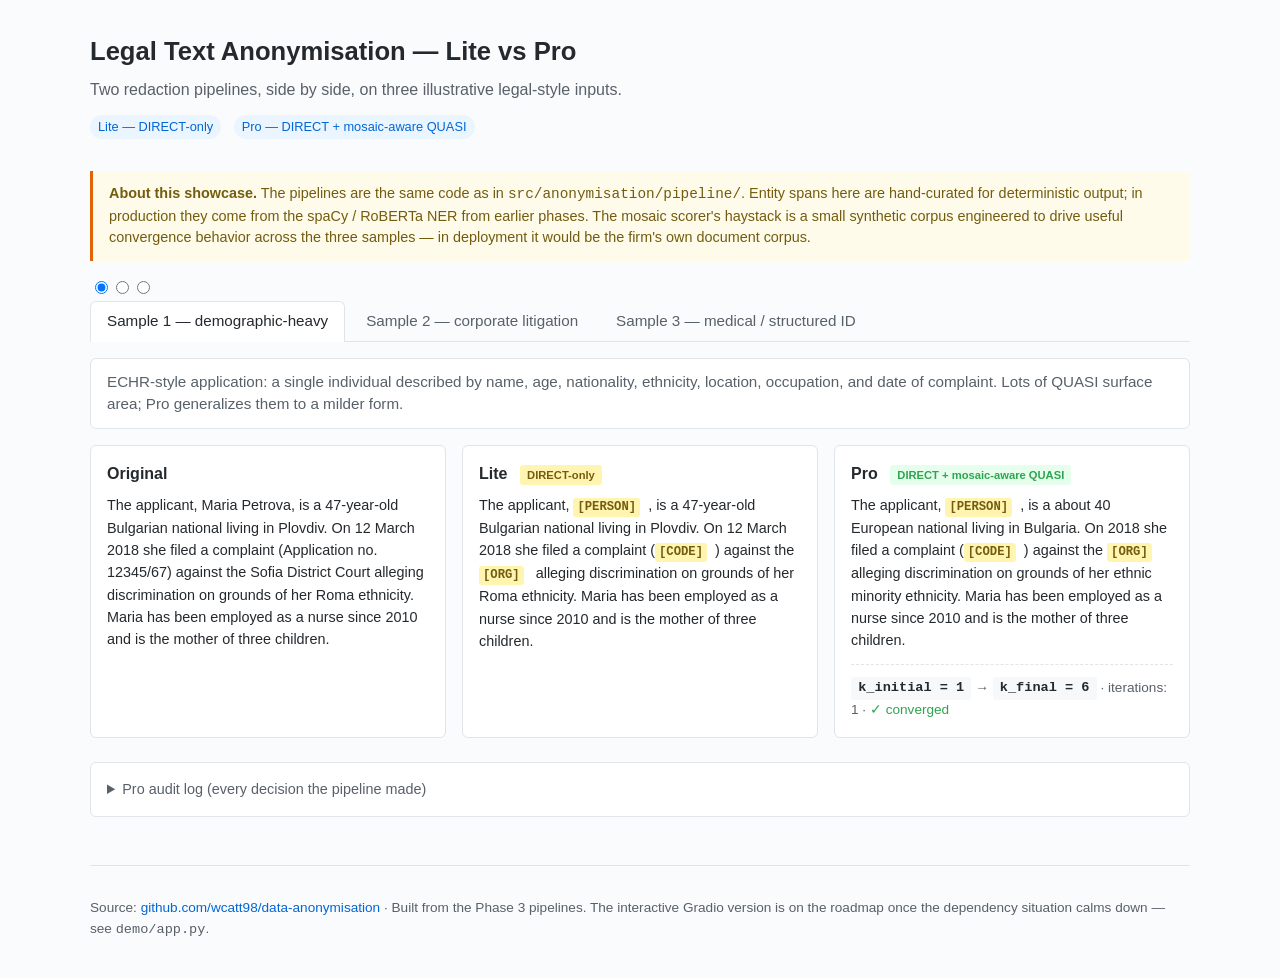
==== demo/index.html @ 7d901620 "demo added" ====
<!doctype html>
<html lang="en">
<head>
  <meta charset="utf-8">
  <meta name="viewport" content="width=device-width,initial-scale=1">
  <title>Legal Text Anonymisation — Lite vs Pro</title>
  <style>
:root {
  --bg: #fafbfc;
  --panel: #ffffff;
  --border: #e1e4e8;
  --text: #24292e;
  --muted: #586069;
  --accent: #0366d6;
  --green: #2ea44f;
  --amber: #e36209;
  --red:   #d73a49;
  --code-bg: #f6f8fa;
  --tag-bg: #fff5b1;
  --tag-text: #735c0f;
}
* { box-sizing: border-box; }
body {
  font-family: -apple-system, BlinkMacSystemFont, "Segoe UI", Helvetica, Arial, sans-serif;
  background: var(--bg);
  color: var(--text);
  margin: 0; padding: 2rem 1rem;
  line-height: 1.5;
}
.container { max-width: 1100px; margin: 0 auto; }
header { margin-bottom: 2rem; }
header h1 { margin: 0 0 0.5rem; font-size: 1.6rem; }
header p { color: var(--muted); margin: 0.25rem 0; }
.tag-row { margin: 0.75rem 0 0; }
.tag { display: inline-block; padding: 0.15rem 0.5rem; border-radius: 1rem;
       background: #eaf5ff; color: var(--accent); font-size: 0.8rem; margin-right: 0.5rem; }

.tabs { display: flex; flex-wrap: wrap; gap: 0.25rem; border-bottom: 1px solid var(--border); margin-bottom: 1rem; }
.tabs label {
  cursor: pointer;
  padding: 0.5rem 1rem;
  border: 1px solid transparent;
  border-bottom: none;
  border-radius: 6px 6px 0 0;
  font-size: 0.95rem;
  color: var(--muted);
}
.tabs input[type=radio] { display: none; }
.tabs label:hover { color: var(--text); }
.panel { display: none; }

/* CSS-only tab switching */
#tab1:checked ~ .tabs label[for=tab1],
#tab2:checked ~ .tabs label[for=tab2],
#tab3:checked ~ .tabs label[for=tab3] {
  background: var(--panel); color: var(--text);
  border-color: var(--border); border-bottom-color: var(--panel);
  margin-bottom: -1px;
}
#tab1:checked ~ .panels #panel1,
#tab2:checked ~ .panels #panel2,
#tab3:checked ~ .panels #panel3 { display: block; }

.sample-blurb {
  background: var(--panel); border: 1px solid var(--border); border-radius: 6px;
  padding: 0.75rem 1rem; color: var(--muted); margin-bottom: 1rem; font-size: 0.95rem;
}
.cols { display: grid; grid-template-columns: 1fr 1fr 1fr; gap: 1rem; }
@media (max-width: 800px) { .cols { grid-template-columns: 1fr; } }
.col {
  background: var(--panel); border: 1px solid var(--border); border-radius: 6px;
  padding: 1rem; min-height: 200px;
}
.col h3 { margin: 0 0 0.5rem; font-size: 1rem; }
.col h3 .badge {
  display: inline-block; font-size: 0.7rem; padding: 0.1rem 0.45rem;
  border-radius: 3px; background: #f1f8ff; color: var(--accent);
  margin-left: 0.5rem; vertical-align: middle;
}
.col h3 .badge.pro { background: #e6ffed; color: var(--green); }
.col h3 .badge.lite { background: #fff5b1; color: var(--tag-text); }
.col .body { white-space: pre-wrap; font-size: 0.9rem; line-height: 1.55; }
.col .body .tag {
  background: var(--tag-bg); color: var(--tag-text);
  padding: 0 0.25rem; border-radius: 3px; font-weight: 600;
  font-family: ui-monospace, SFMono-Regular, monospace;
  font-size: 0.85em;
}
.mosaic {
  margin-top: 0.75rem; padding-top: 0.75rem; border-top: 1px dashed var(--border);
  font-size: 0.85rem; color: var(--muted);
}
.mosaic .k {
  display: inline-block; padding: 0.1rem 0.45rem; border-radius: 3px;
  font-family: ui-monospace, SFMono-Regular, monospace; font-weight: 600;
  background: var(--code-bg); color: var(--text);
}
.mosaic .converged { color: var(--green); }
.mosaic .unconverged { color: var(--red); }

details {
  margin-top: 1.5rem; background: var(--panel); border: 1px solid var(--border);
  border-radius: 6px; padding: 0.5rem 1rem;
}
details summary {
  cursor: pointer; font-size: 0.9rem; color: var(--muted); padding: 0.5rem 0;
}
details[open] summary { color: var(--text); border-bottom: 1px solid var(--border);
                        margin-bottom: 0.75rem; padding-bottom: 0.75rem; }
.audit-table {
  width: 100%; border-collapse: collapse; font-size: 0.82rem;
  font-family: ui-monospace, SFMono-Regular, monospace;
}
.audit-table th, .audit-table td {
  text-align: left; padding: 0.3rem 0.5rem; border-bottom: 1px solid var(--border);
  vertical-align: top;
}
.audit-table th { background: var(--code-bg); color: var(--muted); font-weight: 600; }
.audit-table td.iter { color: var(--muted); }
.audit-table td.action.redact     { color: var(--red); }
.audit-table td.action.generalize { color: var(--amber); }
.audit-table td.action.leave      { color: var(--green); }

footer {
  margin-top: 3rem; padding-top: 1.5rem; border-top: 1px solid var(--border);
  font-size: 0.85rem; color: var(--muted);
}
footer p { margin: 0.5rem 0; }
footer a { color: var(--accent); text-decoration: none; }
footer a:hover { text-decoration: underline; }

.callout {
  background: #fffbea; border-left: 3px solid var(--amber);
  padding: 0.75rem 1rem; margin: 1rem 0; font-size: 0.9rem; color: #735c0f;
  border-radius: 0 4px 4px 0;
}
</style>
</head>
<body>
<div class="container">
  <header>
    <h1>Legal Text Anonymisation — Lite vs Pro</h1>
    <p>Two redaction pipelines, side by side, on three illustrative legal-style inputs.</p>
    <div class="tag-row">
      <span class="tag">Lite — DIRECT-only</span>
      <span class="tag">Pro — DIRECT + mosaic-aware QUASI</span>
    </div>
  </header>

  <div class="callout">
    <strong>About this showcase.</strong> The pipelines are the same code as
    in <code>src/anonymisation/pipeline/</code>. Entity spans here are
    hand-curated for deterministic output; in production they come from the
    spaCy / RoBERTa NER from earlier phases. The mosaic scorer's haystack is
    a small synthetic corpus engineered to drive useful convergence behavior
    across the three samples — in deployment it would be the firm's own
    document corpus.
  </div>

  <input type="radio" name="tab" id="tab1" checked><input type="radio" name="tab" id="tab2"><input type="radio" name="tab" id="tab3">
  <div class="tabs"><label for="tab1">Sample 1 — demographic-heavy</label><label for="tab2">Sample 2 — corporate litigation</label><label for="tab3">Sample 3 — medical / structured ID</label></div>
  <div class="panels">
    
    <div class="panel" id="panel1">
      <div class="sample-blurb">ECHR-style application: a single individual described by name, age, nationality, ethnicity, location, occupation, and date of complaint. Lots of QUASI surface area; Pro generalizes them to a milder form.</div>
      <div class="cols">
        <div class="col">
          <h3>Original</h3>
          <div class="body">The applicant, Maria Petrova, is a 47-year-old Bulgarian national living in Plovdiv. On 12 March 2018 she filed a complaint (Application no. 12345/67) against the Sofia District Court alleging discrimination on grounds of her Roma ethnicity. Maria has been employed as a nurse since 2010 and is the mother of three children.</div>
        </div>
        <div class="col">
          <h3>Lite <span class="badge lite">DIRECT-only</span></h3>
          <div class="body">The applicant, <span class="tag">[PERSON]</span>, is a 47-year-old Bulgarian national living in Plovdiv. On 12 March 2018 she filed a complaint (<span class="tag">[CODE]</span>) against the <span class="tag">[ORG]</span> alleging discrimination on grounds of her Roma ethnicity. Maria has been employed as a nurse since 2010 and is the mother of three children.</div>
        </div>
        <div class="col">
          <h3>Pro <span class="badge pro">DIRECT + mosaic-aware QUASI</span></h3>
          <div class="body">The applicant, <span class="tag">[PERSON]</span>, is a about 40 European national living in Bulgaria. On 2018 she filed a complaint (<span class="tag">[CODE]</span>) against the <span class="tag">[ORG]</span> alleging discrimination on grounds of her ethnic minority ethnicity. Maria has been employed as a nurse since 2010 and is the mother of three children.</div>
          <div class="mosaic">
            <span class="k">k_initial = 1</span>
            <span> → </span>
            <span class="k">k_final = 6</span>
            <span> · iterations: 1 · </span>
            <span class="converged">✓ converged</span>
          </div>
        </div>
      </div>
      <details>
        <summary>Pro audit log (every decision the pipeline made)</summary>
        <table class="audit-table"><tr><th>iter</th><th>type</th><th>role</th><th>action</th><th>original</th><th>replacement</th></tr><tr><td class="iter">0</td><td>PERSON</td><td>DIRECT</td><td class="action redact">redact</td><td>Maria Petrova</td><td>→ [PERSON]</td></tr><tr><td class="iter">0</td><td>CODE</td><td>DIRECT</td><td class="action redact">redact</td><td>Application no. 12345/67</td><td>→ [CODE]</td></tr><tr><td class="iter">0</td><td>ORG</td><td>DIRECT</td><td class="action redact">redact</td><td>Sofia District Court</td><td>→ [ORG]</td></tr><tr><td class="iter">1</td><td>QUANTITY</td><td>QUASI</td><td class="action generalize">generalize</td><td>47-year-old</td><td>→ about 40</td></tr><tr><td class="iter">1</td><td>DEM</td><td>QUASI</td><td class="action generalize">generalize</td><td>Bulgarian</td><td>→ European</td></tr><tr><td class="iter">1</td><td>LOC</td><td>QUASI</td><td class="action generalize">generalize</td><td>Plovdiv</td><td>→ Bulgaria</td></tr><tr><td class="iter">1</td><td>DATETIME</td><td>QUASI</td><td class="action generalize">generalize</td><td>12 March 2018</td><td>→ 2018</td></tr><tr><td class="iter">1</td><td>DEM</td><td>QUASI</td><td class="action generalize">generalize</td><td>Roma</td><td>→ ethnic minority</td></tr><tr><td class="iter">1</td><td>DATETIME</td><td>QUASI</td><td class="action generalize">generalize</td><td>2010</td><td>→ 2010</td></tr></table>
      </details>
    </div>
    
    <div class="panel" id="panel2">
      <div class="sample-blurb">Settlement agreement summary: company, person, case number, financial amount, IBAN, dates. Most of the identifying load is DIRECT — Lite and Pro produce nearly the same output here.</div>
      <div class="cols">
        <div class="col">
          <h3>Original</h3>
          <div class="body">On 4 July 2022, Acme Holdings Ltd entered into a settlement agreement with John Doe, formerly senior counsel at the firm. The agreement, filed under Case no. 4521/2022, covers the period from January 2019 to June 2022. Doe was based at the company&#x27;s Manchester office. The settlement amount of approximately £450,000 was confirmed via bank transfer to GB29 NWBK 6016 1331 9268 19.</div>
        </div>
        <div class="col">
          <h3>Lite <span class="badge lite">DIRECT-only</span></h3>
          <div class="body">On 4 July 2022, <span class="tag">[ORG]</span> entered into a settlement agreement with <span class="tag">[PERSON]</span>, formerly senior counsel at the firm. The agreement, filed under <span class="tag">[CODE]</span>, covers the period from January 2019 to June 2022. Doe was based at the company&#x27;s Manchester office. The settlement amount of approximately £450,000 was confirmed via bank transfer to <span class="tag">[CODE]</span>.</div>
        </div>
        <div class="col">
          <h3>Pro <span class="badge pro">DIRECT + mosaic-aware QUASI</span></h3>
          <div class="body">On 4 July 2022, <span class="tag">[ORG]</span> entered into a settlement agreement with <span class="tag">[PERSON]</span>, formerly senior counsel at the firm. The agreement, filed under <span class="tag">[CODE]</span>, covers the period from January 2019 to June 2022. Doe was based at the company&#x27;s Manchester office. The settlement amount of approximately £450,000 was confirmed via bank transfer to <span class="tag">[CODE]</span>.</div>
          <div class="mosaic">
            <span class="k">k_initial = 6</span>
            <span> → </span>
            <span class="k">k_final = 6</span>
            <span> · iterations: 0 · </span>
            <span class="converged">✓ converged</span>
          </div>
        </div>
      </div>
      <details>
        <summary>Pro audit log (every decision the pipeline made)</summary>
        <table class="audit-table"><tr><th>iter</th><th>type</th><th>role</th><th>action</th><th>original</th><th>replacement</th></tr><tr><td class="iter">0</td><td>ORG</td><td>DIRECT</td><td class="action redact">redact</td><td>Acme Holdings Ltd</td><td>→ [ORG]</td></tr><tr><td class="iter">0</td><td>PERSON</td><td>DIRECT</td><td class="action redact">redact</td><td>John Doe</td><td>→ [PERSON]</td></tr><tr><td class="iter">0</td><td>CODE</td><td>DIRECT</td><td class="action redact">redact</td><td>Case no. 4521/2022</td><td>→ [CODE]</td></tr><tr><td class="iter">0</td><td>CODE</td><td>DIRECT</td><td class="action redact">redact</td><td>GB29 NWBK 6016 1331 9268 19</td><td>→ [CODE]</td></tr><tr><td class="iter">0</td><td>DATETIME</td><td>QUASI</td><td class="action leave">leave</td><td>4 July 2022</td><td>→ —</td></tr><tr><td class="iter">0</td><td>DATETIME</td><td>QUASI</td><td class="action leave">leave</td><td>January 2019</td><td>→ —</td></tr><tr><td class="iter">0</td><td>DATETIME</td><td>QUASI</td><td class="action leave">leave</td><td>June 2022</td><td>→ —</td></tr><tr><td class="iter">0</td><td>LOC</td><td>QUASI</td><td class="action leave">leave</td><td>Manchester</td><td>→ —</td></tr><tr><td class="iter">0</td><td>QUANTITY</td><td>QUASI</td><td class="action leave">leave</td><td>£450,000</td><td>→ —</td></tr></table>
      </details>
    </div>
    
    <div class="panel" id="panel3">
      <div class="sample-blurb">Tighter document with a DOB, location, occupation, sensitive medical context, and an NHS number. The regex pass catches the NHS number. Pro converges at deeper generalization because the QUASI fingerprint is otherwise quite distinctive.</div>
      <div class="cols">
        <div class="col">
          <h3>Original</h3>
          <div class="body">Sarah Khan, born 14 February 1985 in London, was diagnosed with a rare condition in 2020 and currently works as a software engineer at FinTech Co. Her medical history is held under NHS number 943 476 5919.</div>
        </div>
        <div class="col">
          <h3>Lite <span class="badge lite">DIRECT-only</span></h3>
          <div class="body"><span class="tag">[PERSON]</span>, born 14 February 1985 in London, was diagnosed with a rare condition in 2020 and currently works as a software engineer at <span class="tag">[ORG]</span>. Her medical history is held under NHS number <span class="tag">[CODE]</span>.</div>
        </div>
        <div class="col">
          <h3>Pro <span class="badge pro">DIRECT + mosaic-aware QUASI</span></h3>
          <div class="body"><span class="tag">[PERSON]</span>, born 1980s in Europe, was diagnosed with a rare condition in 2020s and currently works as a software engineer at <span class="tag">[ORG]</span>. Her medical history is held under NHS number <span class="tag">[CODE]</span>.</div>
          <div class="mosaic">
            <span class="k">k_initial = 1</span>
            <span> → </span>
            <span class="k">k_final = 6</span>
            <span> · iterations: 2 · </span>
            <span class="converged">✓ converged</span>
          </div>
        </div>
      </div>
      <details>
        <summary>Pro audit log (every decision the pipeline made)</summary>
        <table class="audit-table"><tr><th>iter</th><th>type</th><th>role</th><th>action</th><th>original</th><th>replacement</th></tr><tr><td class="iter">0</td><td>PERSON</td><td>DIRECT</td><td class="action redact">redact</td><td>Sarah Khan</td><td>→ [PERSON]</td></tr><tr><td class="iter">0</td><td>ORG</td><td>DIRECT</td><td class="action redact">redact</td><td>FinTech Co</td><td>→ [ORG]</td></tr><tr><td class="iter">0</td><td>CODE</td><td>DIRECT</td><td class="action redact">redact</td><td>943 476 5919</td><td>→ [CODE]</td></tr><tr><td class="iter">1</td><td>DATETIME</td><td>QUASI</td><td class="action generalize">generalize</td><td>14 February 1985</td><td>→ 1980s</td></tr><tr><td class="iter">1</td><td>LOC</td><td>QUASI</td><td class="action generalize">generalize</td><td>London</td><td>→ Europe</td></tr><tr><td class="iter">1</td><td>DATETIME</td><td>QUASI</td><td class="action generalize">generalize</td><td>2020</td><td>→ 2020s</td></tr><tr><td class="iter">2</td><td>DATETIME</td><td>QUASI</td><td class="action generalize">generalize</td><td>14 February 1985</td><td>→ 1980s</td></tr><tr><td class="iter">2</td><td>LOC</td><td>QUASI</td><td class="action generalize">generalize</td><td>London</td><td>→ Europe</td></tr><tr><td class="iter">2</td><td>DATETIME</td><td>QUASI</td><td class="action generalize">generalize</td><td>2020</td><td>→ 2020s</td></tr></table>
      </details>
    </div>
    
  </div>

  <footer>
    <p>Source: <a href="https://github.com/wcatt98/data-anonymisation">github.com/wcatt98/data-anonymisation</a> ·
       Built from the Phase 3 pipelines.
       The interactive Gradio version is on the roadmap once the dependency
       situation calms down — see <code>demo/app.py</code>.</p>
  </footer>
</div>
</body>
</html>
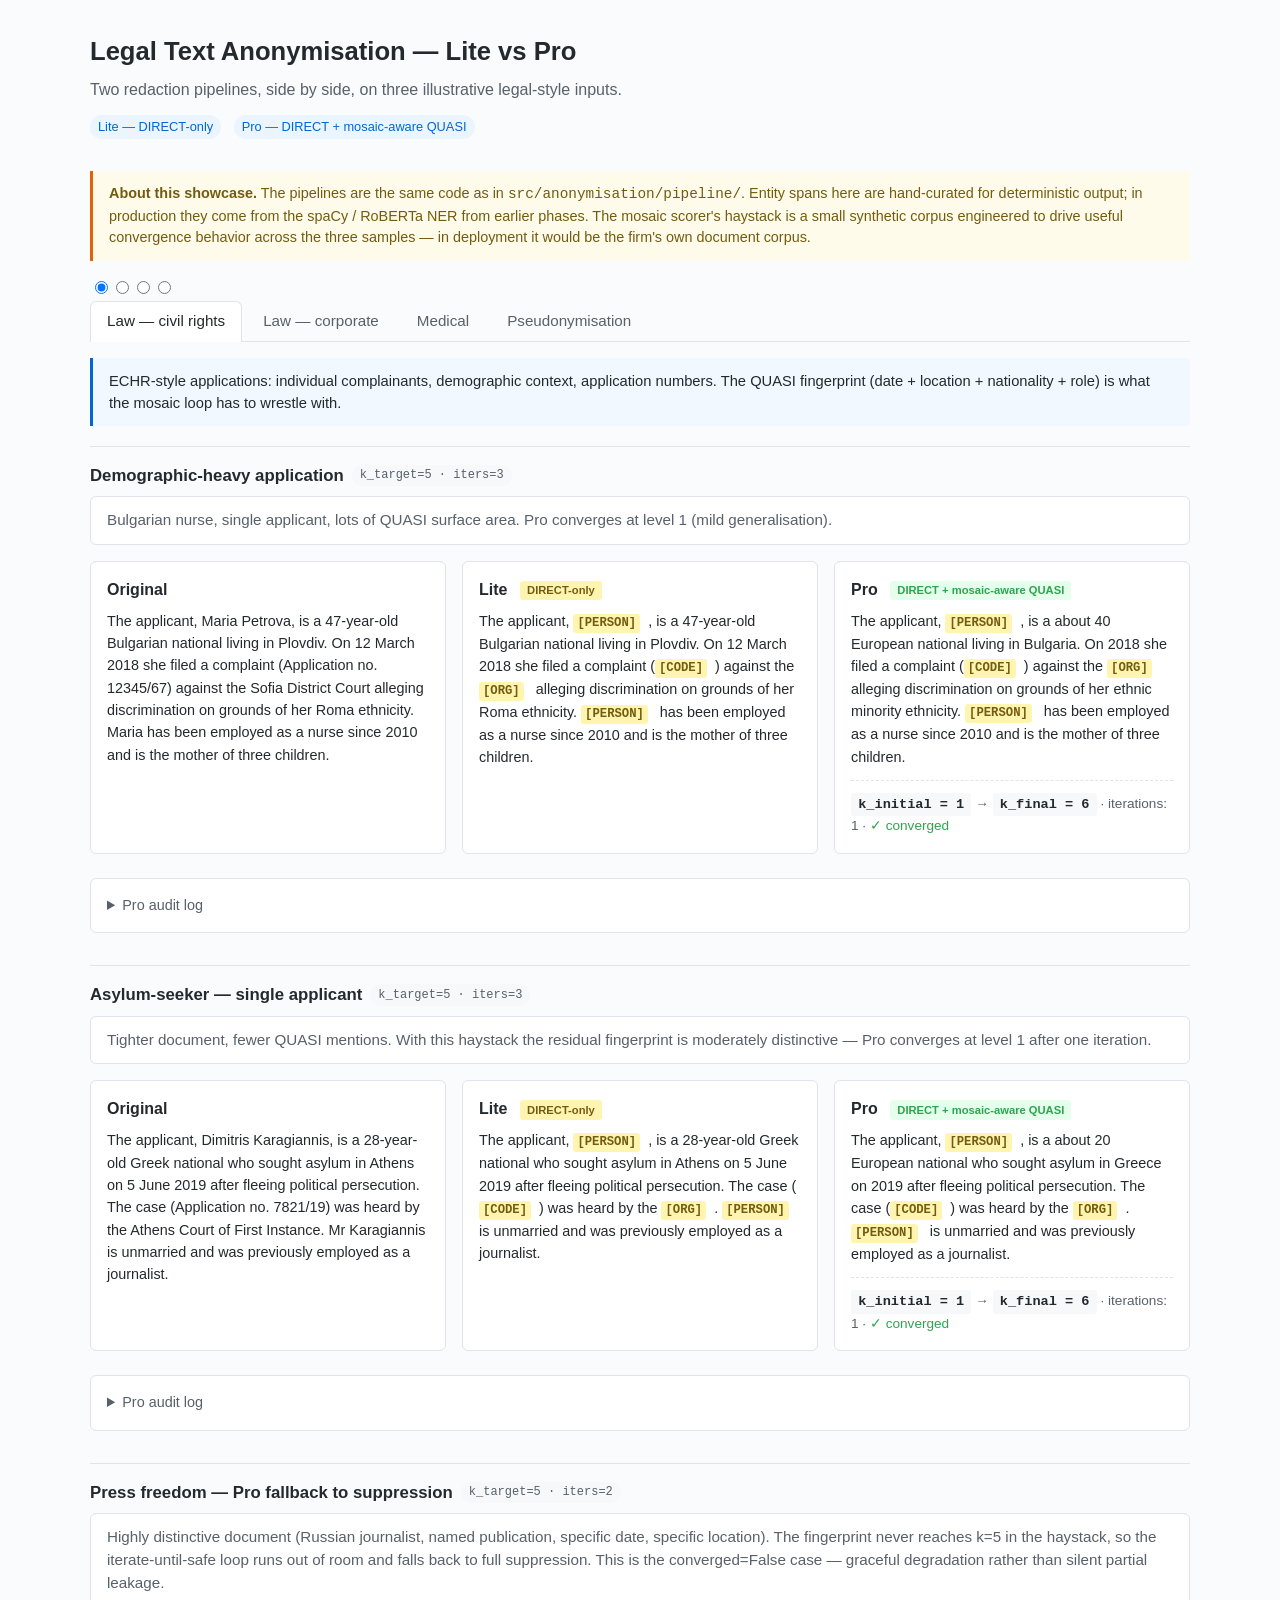
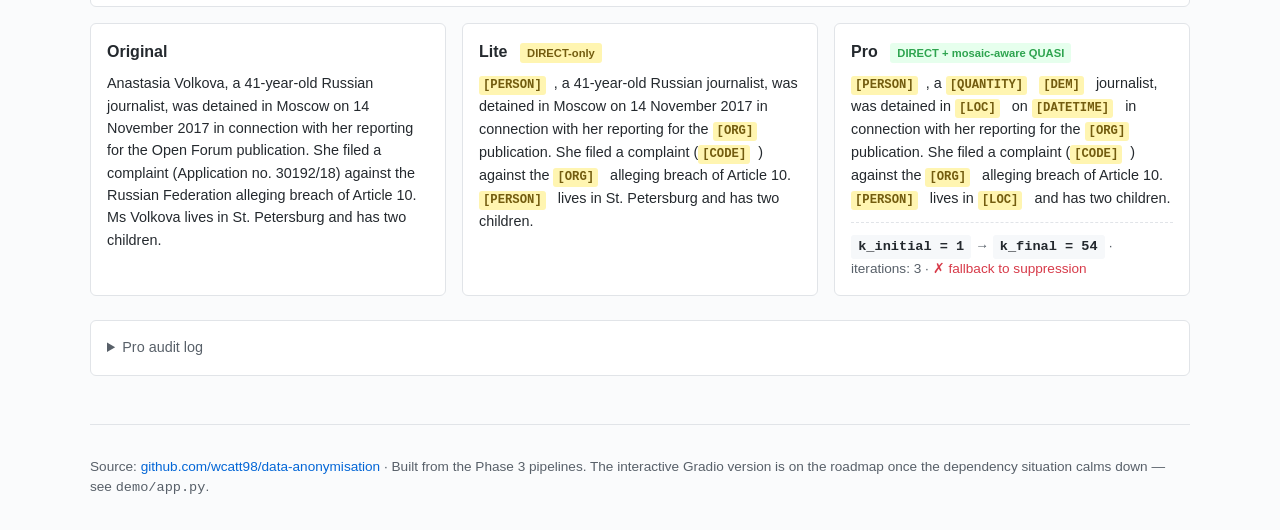
==== commit 70e758f6: "Phase 5 and full run through, co-reference measures addeD" ====
--- a/demo/index.html
+++ b/demo/index.html
@@ -52,18 +52,46 @@
 /* CSS-only tab switching */
 #tab1:checked ~ .tabs label[for=tab1],
 #tab2:checked ~ .tabs label[for=tab2],
-#tab3:checked ~ .tabs label[for=tab3] {
+#tab3:checked ~ .tabs label[for=tab3],
+#tab4:checked ~ .tabs label[for=tab4] {
   background: var(--panel); color: var(--text);
   border-color: var(--border); border-bottom-color: var(--panel);
   margin-bottom: -1px;
 }
 #tab1:checked ~ .panels #panel1,
 #tab2:checked ~ .panels #panel2,
-#tab3:checked ~ .panels #panel3 { display: block; }
+#tab3:checked ~ .panels #panel3,
+#tab4:checked ~ .panels #panel4 { display: block; }
 
 .sample-blurb {
   background: var(--panel); border: 1px solid var(--border); border-radius: 6px;
   padding: 0.75rem 1rem; color: var(--muted); margin-bottom: 1rem; font-size: 0.95rem;
+}
+
+.category-summary {
+  margin: 0 0 1.25rem; padding: 0.75rem 1rem;
+  background: #f1f8ff; border-left: 3px solid var(--accent);
+  border-radius: 0 4px 4px 0; font-size: 0.92rem; color: var(--text);
+}
+
+.example-card {
+  background: transparent;
+  margin-bottom: 2rem;
+  padding-top: 1rem;
+  border-top: 1px solid var(--border);
+}
+.example-card:first-child { border-top: none; padding-top: 0; }
+.example-header {
+  display: flex; align-items: center; gap: 0.5rem;
+  margin-bottom: 0.5rem;
+}
+.example-header h2 {
+  margin: 0; font-size: 1.05rem; font-weight: 600;
+}
+.example-header .pill {
+  display: inline-block; padding: 0.1rem 0.5rem; border-radius: 1rem;
+  background: var(--code-bg); color: var(--muted);
+  font-size: 0.75rem; font-family: ui-monospace, SFMono-Regular, monospace;
 }
 .cols { display: grid; grid-template-columns: 1fr 1fr 1fr; gap: 1rem; }
 @media (max-width: 800px) { .cols { grid-template-columns: 1fr; } }
@@ -79,6 +107,39 @@
 }
 .col h3 .badge.pro { background: #e6ffed; color: var(--green); }
 .col h3 .badge.lite { background: #fff5b1; color: var(--tag-text); }
+.col h3 .badge.pseudo { background: #ddf4ff; color: var(--accent); }
+.col h3 .badge.vault { background: #f4f1ff; color: #6f42c1; }
+
+.vault-table {
+  width: 100%; border-collapse: collapse; font-size: 0.85rem;
+  font-family: ui-monospace, SFMono-Regular, monospace;
+}
+.vault-table th, .vault-table td {
+  text-align: left; padding: 0.3rem 0.5rem; border-bottom: 1px solid var(--border);
+}
+.vault-table th { background: var(--code-bg); color: var(--muted); font-weight: 600; }
+.vault-table td.token { color: var(--accent); font-weight: 600; }
+
+.round-trip {
+  margin-top: 1.5rem; background: var(--panel); border: 1px solid var(--border);
+  border-radius: 6px; padding: 1.25rem 1.5rem;
+}
+.round-trip h3 { margin: 0 0 1rem; font-size: 1rem; }
+.round-trip-step {
+  margin-bottom: 1rem; padding-left: 1.5rem; position: relative;
+  border-left: 2px solid var(--accent);
+}
+.round-trip-step:last-of-type { margin-bottom: 0; }
+.step-label {
+  font-size: 0.85rem; color: var(--muted); margin-bottom: 0.4rem; font-weight: 600;
+}
+.step-body {
+  background: var(--code-bg); padding: 0.75rem 1rem; border-radius: 4px;
+  font-size: 0.9rem; line-height: 1.55;
+}
+.round-trip-note {
+  margin: 1rem 0 0; font-size: 0.85rem; color: var(--muted); font-style: italic;
+}
 .col .body { white-space: pre-wrap; font-size: 0.9rem; line-height: 1.55; }
 .col .body .tag {
   background: var(--tag-bg); color: var(--tag-text);
@@ -157,12 +218,19 @@
     document corpus.
   </div>
 
-  <input type="radio" name="tab" id="tab1" checked><input type="radio" name="tab" id="tab2"><input type="radio" name="tab" id="tab3">
-  <div class="tabs"><label for="tab1">Sample 1 — demographic-heavy</label><label for="tab2">Sample 2 — corporate litigation</label><label for="tab3">Sample 3 — medical / structured ID</label></div>
+  <input type="radio" name="tab" id="tab1" checked><input type="radio" name="tab" id="tab2"><input type="radio" name="tab" id="tab3"><input type="radio" name="tab" id="tab4">
+  <div class="tabs"><label for="tab1">Law — civil rights</label><label for="tab2">Law — corporate</label><label for="tab3">Medical</label><label for="tab4">Pseudonymisation</label></div>
   <div class="panels">
     
     <div class="panel" id="panel1">
-      <div class="sample-blurb">ECHR-style application: a single individual described by name, age, nationality, ethnicity, location, occupation, and date of complaint. Lots of QUASI surface area; Pro generalizes them to a milder form.</div>
+      <div class="category-summary">ECHR-style applications: individual complainants, demographic context, application numbers. The QUASI fingerprint (date + location + nationality + role) is what the mosaic loop has to wrestle with.</div>
+      
+    <div class="example-card">
+      <div class="example-header">
+        <h2>Demographic-heavy application</h2>
+        <span class="pill">k_target=5 · iters=3</span>
+      </div>
+      <div class="sample-blurb">Bulgarian nurse, single applicant, lots of QUASI surface area. Pro converges at level 1 (mild generalisation).</div>
       <div class="cols">
         <div class="col">
           <h3>Original</h3>
@@ -170,11 +238,11 @@
         </div>
         <div class="col">
           <h3>Lite <span class="badge lite">DIRECT-only</span></h3>
-          <div class="body">The applicant, <span class="tag">[PERSON]</span>, is a 47-year-old Bulgarian national living in Plovdiv. On 12 March 2018 she filed a complaint (<span class="tag">[CODE]</span>) against the <span class="tag">[ORG]</span> alleging discrimination on grounds of her Roma ethnicity. Maria has been employed as a nurse since 2010 and is the mother of three children.</div>
-        </div>
-        <div class="col">
-          <h3>Pro <span class="badge pro">DIRECT + mosaic-aware QUASI</span></h3>
-          <div class="body">The applicant, <span class="tag">[PERSON]</span>, is a about 40 European national living in Bulgaria. On 2018 she filed a complaint (<span class="tag">[CODE]</span>) against the <span class="tag">[ORG]</span> alleging discrimination on grounds of her ethnic minority ethnicity. Maria has been employed as a nurse since 2010 and is the mother of three children.</div>
+          <div class="body">The applicant, <span class="tag">[PERSON]</span>, is a 47-year-old Bulgarian national living in Plovdiv. On 12 March 2018 she filed a complaint (<span class="tag">[CODE]</span>) against the <span class="tag">[ORG]</span> alleging discrimination on grounds of her Roma ethnicity. <span class="tag">[PERSON]</span> has been employed as a nurse since 2010 and is the mother of three children.</div>
+        </div>
+        <div class="col">
+          <h3>Pro <span class="badge pro">DIRECT + mosaic-aware QUASI</span></h3>
+          <div class="body">The applicant, <span class="tag">[PERSON]</span>, is a about 40 European national living in Bulgaria. On 2018 she filed a complaint (<span class="tag">[CODE]</span>) against the <span class="tag">[ORG]</span> alleging discrimination on grounds of her ethnic minority ethnicity. <span class="tag">[PERSON]</span> has been employed as a nurse since 2010 and is the mother of three children.</div>
           <div class="mosaic">
             <span class="k">k_initial = 1</span>
             <span> → </span>
@@ -185,13 +253,88 @@
         </div>
       </div>
       <details>
-        <summary>Pro audit log (every decision the pipeline made)</summary>
-        <table class="audit-table"><tr><th>iter</th><th>type</th><th>role</th><th>action</th><th>original</th><th>replacement</th></tr><tr><td class="iter">0</td><td>PERSON</td><td>DIRECT</td><td class="action redact">redact</td><td>Maria Petrova</td><td>→ [PERSON]</td></tr><tr><td class="iter">0</td><td>CODE</td><td>DIRECT</td><td class="action redact">redact</td><td>Application no. 12345/67</td><td>→ [CODE]</td></tr><tr><td class="iter">0</td><td>ORG</td><td>DIRECT</td><td class="action redact">redact</td><td>Sofia District Court</td><td>→ [ORG]</td></tr><tr><td class="iter">1</td><td>QUANTITY</td><td>QUASI</td><td class="action generalize">generalize</td><td>47-year-old</td><td>→ about 40</td></tr><tr><td class="iter">1</td><td>DEM</td><td>QUASI</td><td class="action generalize">generalize</td><td>Bulgarian</td><td>→ European</td></tr><tr><td class="iter">1</td><td>LOC</td><td>QUASI</td><td class="action generalize">generalize</td><td>Plovdiv</td><td>→ Bulgaria</td></tr><tr><td class="iter">1</td><td>DATETIME</td><td>QUASI</td><td class="action generalize">generalize</td><td>12 March 2018</td><td>→ 2018</td></tr><tr><td class="iter">1</td><td>DEM</td><td>QUASI</td><td class="action generalize">generalize</td><td>Roma</td><td>→ ethnic minority</td></tr><tr><td class="iter">1</td><td>DATETIME</td><td>QUASI</td><td class="action generalize">generalize</td><td>2010</td><td>→ 2010</td></tr></table>
-      </details>
+        <summary>Pro audit log</summary>
+        <table class="audit-table"><tr><th>iter</th><th>type</th><th>role</th><th>action</th><th>original</th><th>replacement</th></tr><tr><td class="iter">0</td><td>PERSON</td><td>DIRECT</td><td class="action redact">redact</td><td>Maria Petrova</td><td>→ [PERSON]</td></tr><tr><td class="iter">0</td><td>CODE</td><td>DIRECT</td><td class="action redact">redact</td><td>Application no. 12345/67</td><td>→ [CODE]</td></tr><tr><td class="iter">0</td><td>ORG</td><td>DIRECT</td><td class="action redact">redact</td><td>Sofia District Court</td><td>→ [ORG]</td></tr><tr><td class="iter">0</td><td>PERSON</td><td>DIRECT</td><td class="action redact">redact</td><td>Maria</td><td>→ [PERSON]</td></tr><tr><td class="iter">1</td><td>QUANTITY</td><td>QUASI</td><td class="action generalize">generalize</td><td>47-year-old</td><td>→ about 40</td></tr><tr><td class="iter">1</td><td>DEM</td><td>QUASI</td><td class="action generalize">generalize</td><td>Bulgarian</td><td>→ European</td></tr><tr><td class="iter">1</td><td>LOC</td><td>QUASI</td><td class="action generalize">generalize</td><td>Plovdiv</td><td>→ Bulgaria</td></tr><tr><td class="iter">1</td><td>DATETIME</td><td>QUASI</td><td class="action generalize">generalize</td><td>12 March 2018</td><td>→ 2018</td></tr><tr><td class="iter">1</td><td>DEM</td><td>QUASI</td><td class="action generalize">generalize</td><td>Roma</td><td>→ ethnic minority</td></tr><tr><td class="iter">1</td><td>DATETIME</td><td>QUASI</td><td class="action generalize">generalize</td><td>2010</td><td>→ 2010</td></tr></table>
+      </details>
+    </div>
+    
+    <div class="example-card">
+      <div class="example-header">
+        <h2>Asylum-seeker — single applicant</h2>
+        <span class="pill">k_target=5 · iters=3</span>
+      </div>
+      <div class="sample-blurb">Tighter document, fewer QUASI mentions. With this haystack the residual fingerprint is moderately distinctive — Pro converges at level 1 after one iteration.</div>
+      <div class="cols">
+        <div class="col">
+          <h3>Original</h3>
+          <div class="body">The applicant, Dimitris Karagiannis, is a 28-year-old Greek national who sought asylum in Athens on 5 June 2019 after fleeing political persecution. The case (Application no. 7821/19) was heard by the Athens Court of First Instance. Mr Karagiannis is unmarried and was previously employed as a journalist.</div>
+        </div>
+        <div class="col">
+          <h3>Lite <span class="badge lite">DIRECT-only</span></h3>
+          <div class="body">The applicant, <span class="tag">[PERSON]</span>, is a 28-year-old Greek national who sought asylum in Athens on 5 June 2019 after fleeing political persecution. The case (<span class="tag">[CODE]</span>) was heard by the <span class="tag">[ORG]</span>. <span class="tag">[PERSON]</span> is unmarried and was previously employed as a journalist.</div>
+        </div>
+        <div class="col">
+          <h3>Pro <span class="badge pro">DIRECT + mosaic-aware QUASI</span></h3>
+          <div class="body">The applicant, <span class="tag">[PERSON]</span>, is a about 20 European national who sought asylum in Greece on 2019 after fleeing political persecution. The case (<span class="tag">[CODE]</span>) was heard by the <span class="tag">[ORG]</span>. <span class="tag">[PERSON]</span> is unmarried and was previously employed as a journalist.</div>
+          <div class="mosaic">
+            <span class="k">k_initial = 1</span>
+            <span> → </span>
+            <span class="k">k_final = 6</span>
+            <span> · iterations: 1 · </span>
+            <span class="converged">✓ converged</span>
+          </div>
+        </div>
+      </div>
+      <details>
+        <summary>Pro audit log</summary>
+        <table class="audit-table"><tr><th>iter</th><th>type</th><th>role</th><th>action</th><th>original</th><th>replacement</th></tr><tr><td class="iter">0</td><td>PERSON</td><td>DIRECT</td><td class="action redact">redact</td><td>Dimitris Karagiannis</td><td>→ [PERSON]</td></tr><tr><td class="iter">0</td><td>CODE</td><td>DIRECT</td><td class="action redact">redact</td><td>Application no. 7821/19</td><td>→ [CODE]</td></tr><tr><td class="iter">0</td><td>ORG</td><td>DIRECT</td><td class="action redact">redact</td><td>Athens Court of First Instance</td><td>→ [ORG]</td></tr><tr><td class="iter">0</td><td>PERSON</td><td>DIRECT</td><td class="action redact">redact</td><td>Mr Karagiannis</td><td>→ [PERSON]</td></tr><tr><td class="iter">1</td><td>QUANTITY</td><td>QUASI</td><td class="action generalize">generalize</td><td>28-year-old</td><td>→ about 20</td></tr><tr><td class="iter">1</td><td>DEM</td><td>QUASI</td><td class="action generalize">generalize</td><td>Greek</td><td>→ European</td></tr><tr><td class="iter">1</td><td>LOC</td><td>QUASI</td><td class="action generalize">generalize</td><td>Athens</td><td>→ Greece</td></tr><tr><td class="iter">1</td><td>DATETIME</td><td>QUASI</td><td class="action generalize">generalize</td><td>5 June 2019</td><td>→ 2019</td></tr></table>
+      </details>
+    </div>
+    
+    <div class="example-card">
+      <div class="example-header">
+        <h2>Press freedom — Pro fallback to suppression</h2>
+        <span class="pill">k_target=5 · iters=2</span>
+      </div>
+      <div class="sample-blurb">Highly distinctive document (Russian journalist, named publication, specific date, specific location). The fingerprint never reaches k=5 in the haystack, so the iterate-until-safe loop runs out of room and falls back to full suppression. This is the converged=False case — graceful degradation rather than silent partial leakage.</div>
+      <div class="cols">
+        <div class="col">
+          <h3>Original</h3>
+          <div class="body">Anastasia Volkova, a 41-year-old Russian journalist, was detained in Moscow on 14 November 2017 in connection with her reporting for the Open Forum publication. She filed a complaint (Application no. 30192/18) against the Russian Federation alleging breach of Article 10. Ms Volkova lives in St. Petersburg and has two children.</div>
+        </div>
+        <div class="col">
+          <h3>Lite <span class="badge lite">DIRECT-only</span></h3>
+          <div class="body"><span class="tag">[PERSON]</span>, a 41-year-old Russian journalist, was detained in Moscow on 14 November 2017 in connection with her reporting for the <span class="tag">[ORG]</span> publication. She filed a complaint (<span class="tag">[CODE]</span>) against the <span class="tag">[ORG]</span> alleging breach of Article 10. <span class="tag">[PERSON]</span> lives in St. Petersburg and has two children.</div>
+        </div>
+        <div class="col">
+          <h3>Pro <span class="badge pro">DIRECT + mosaic-aware QUASI</span></h3>
+          <div class="body"><span class="tag">[PERSON]</span>, a <span class="tag">[QUANTITY]</span> <span class="tag">[DEM]</span> journalist, was detained in <span class="tag">[LOC]</span> on <span class="tag">[DATETIME]</span> in connection with her reporting for the <span class="tag">[ORG]</span> publication. She filed a complaint (<span class="tag">[CODE]</span>) against the <span class="tag">[ORG]</span> alleging breach of Article 10. <span class="tag">[PERSON]</span> lives in <span class="tag">[LOC]</span> and has two children.</div>
+          <div class="mosaic">
+            <span class="k">k_initial = 1</span>
+            <span> → </span>
+            <span class="k">k_final = 54</span>
+            <span> · iterations: 3 · </span>
+            <span class="unconverged">✗ fallback to suppression</span>
+          </div>
+        </div>
+      </div>
+      <details>
+        <summary>Pro audit log</summary>
+        <table class="audit-table"><tr><th>iter</th><th>type</th><th>role</th><th>action</th><th>original</th><th>replacement</th></tr><tr><td class="iter">0</td><td>PERSON</td><td>DIRECT</td><td class="action redact">redact</td><td>Anastasia Volkova</td><td>→ [PERSON]</td></tr><tr><td class="iter">0</td><td>ORG</td><td>DIRECT</td><td class="action redact">redact</td><td>Open Forum</td><td>→ [ORG]</td></tr><tr><td class="iter">0</td><td>CODE</td><td>DIRECT</td><td class="action redact">redact</td><td>Application no. 30192/18</td><td>→ [CODE]</td></tr><tr><td class="iter">0</td><td>ORG</td><td>DIRECT</td><td class="action redact">redact</td><td>Russian Federation</td><td>→ [ORG]</td></tr><tr><td class="iter">0</td><td>PERSON</td><td>DIRECT</td><td class="action redact">redact</td><td>Ms Volkova</td><td>→ [PERSON]</td></tr><tr><td class="iter">1</td><td>QUANTITY</td><td>QUASI</td><td class="action generalize">generalize</td><td>41-year-old</td><td>→ [QUANTITY]</td></tr><tr><td class="iter">1</td><td>DEM</td><td>QUASI</td><td class="action generalize">generalize</td><td>Russian</td><td>→ [DEM]</td></tr><tr><td class="iter">1</td><td>LOC</td><td>QUASI</td><td class="action generalize">generalize</td><td>Moscow</td><td>→ [LOC]</td></tr><tr><td class="iter">1</td><td>DATETIME</td><td>QUASI</td><td class="action generalize">generalize</td><td>14 November 2017</td><td>→ [DATETIME]</td></tr><tr><td class="iter">1</td><td>LOC</td><td>QUASI</td><td class="action generalize">generalize</td><td>St. Petersburg</td><td>→ [LOC]</td></tr><tr><td class="iter">2</td><td>QUANTITY</td><td>QUASI</td><td class="action generalize">generalize</td><td>41-year-old</td><td>→ [QUANTITY]</td></tr><tr><td class="iter">2</td><td>DEM</td><td>QUASI</td><td class="action generalize">generalize</td><td>Russian</td><td>→ [DEM]</td></tr><tr><td class="iter">2</td><td>LOC</td><td>QUASI</td><td class="action generalize">generalize</td><td>Moscow</td><td>→ [LOC]</td></tr><tr><td class="iter">2</td><td>DATETIME</td><td>QUASI</td><td class="action generalize">generalize</td><td>14 November 2017</td><td>→ [DATETIME]</td></tr><tr><td class="iter">2</td><td>LOC</td><td>QUASI</td><td class="action generalize">generalize</td><td>St. Petersburg</td><td>→ [LOC]</td></tr><tr><td class="iter">4</td><td>QUANTITY</td><td>QUASI</td><td class="action generalize">generalize</td><td>41-year-old</td><td>→ [QUANTITY]</td></tr><tr><td class="iter">4</td><td>DEM</td><td>QUASI</td><td class="action generalize">generalize</td><td>Russian</td><td>→ [DEM]</td></tr><tr><td class="iter">4</td><td>LOC</td><td>QUASI</td><td class="action generalize">generalize</td><td>Moscow</td><td>→ [LOC]</td></tr><tr><td class="iter">4</td><td>DATETIME</td><td>QUASI</td><td class="action generalize">generalize</td><td>14 November 2017</td><td>→ [DATETIME]</td></tr><tr><td class="iter">4</td><td>LOC</td><td>QUASI</td><td class="action generalize">generalize</td><td>St. Petersburg</td><td>→ [LOC]</td></tr></table>
+      </details>
+    </div>
+    
     </div>
     
     <div class="panel" id="panel2">
-      <div class="sample-blurb">Settlement agreement summary: company, person, case number, financial amount, IBAN, dates. Most of the identifying load is DIRECT — Lite and Pro produce nearly the same output here.</div>
+      <div class="category-summary">Corporate litigation, M&amp;A confidentiality breaches, IP disputes. Most of the identifying load is DIRECT (company names, case file numbers, IBANs) so Lite and Pro often produce similar output. The regex pass earns its keep here.</div>
+      
+    <div class="example-card">
+      <div class="example-header">
+        <h2>Settlement summary</h2>
+        <span class="pill">k_target=5 · iters=3</span>
+      </div>
+      <div class="sample-blurb">Settlement agreement: company, named person, case number, IBAN, financial amount, multiple dates. Initial fingerprint already matches the haystack — Pro needs no QUASI work (k_initial ≥ k_target).</div>
       <div class="cols">
         <div class="col">
           <h3>Original</h3>
@@ -199,11 +342,11 @@
         </div>
         <div class="col">
           <h3>Lite <span class="badge lite">DIRECT-only</span></h3>
-          <div class="body">On 4 July 2022, <span class="tag">[ORG]</span> entered into a settlement agreement with <span class="tag">[PERSON]</span>, formerly senior counsel at the firm. The agreement, filed under <span class="tag">[CODE]</span>, covers the period from January 2019 to June 2022. Doe was based at the company&#x27;s Manchester office. The settlement amount of approximately £450,000 was confirmed via bank transfer to <span class="tag">[CODE]</span>.</div>
-        </div>
-        <div class="col">
-          <h3>Pro <span class="badge pro">DIRECT + mosaic-aware QUASI</span></h3>
-          <div class="body">On 4 July 2022, <span class="tag">[ORG]</span> entered into a settlement agreement with <span class="tag">[PERSON]</span>, formerly senior counsel at the firm. The agreement, filed under <span class="tag">[CODE]</span>, covers the period from January 2019 to June 2022. Doe was based at the company&#x27;s Manchester office. The settlement amount of approximately £450,000 was confirmed via bank transfer to <span class="tag">[CODE]</span>.</div>
+          <div class="body">On 4 July 2022, <span class="tag">[ORG]</span> entered into a settlement agreement with <span class="tag">[PERSON]</span>, formerly senior counsel at the firm. The agreement, filed under <span class="tag">[CODE]</span>, covers the period from January 2019 to June 2022. <span class="tag">[PERSON]</span> was based at the company&#x27;s Manchester office. The settlement amount of approximately £450,000 was confirmed via bank transfer to <span class="tag">[CODE]</span>.</div>
+        </div>
+        <div class="col">
+          <h3>Pro <span class="badge pro">DIRECT + mosaic-aware QUASI</span></h3>
+          <div class="body">On 4 July 2022, <span class="tag">[ORG]</span> entered into a settlement agreement with <span class="tag">[PERSON]</span>, formerly senior counsel at the firm. The agreement, filed under <span class="tag">[CODE]</span>, covers the period from January 2019 to June 2022. <span class="tag">[PERSON]</span> was based at the company&#x27;s Manchester office. The settlement amount of approximately £450,000 was confirmed via bank transfer to <span class="tag">[CODE]</span>.</div>
           <div class="mosaic">
             <span class="k">k_initial = 6</span>
             <span> → </span>
@@ -214,13 +357,88 @@
         </div>
       </div>
       <details>
-        <summary>Pro audit log (every decision the pipeline made)</summary>
-        <table class="audit-table"><tr><th>iter</th><th>type</th><th>role</th><th>action</th><th>original</th><th>replacement</th></tr><tr><td class="iter">0</td><td>ORG</td><td>DIRECT</td><td class="action redact">redact</td><td>Acme Holdings Ltd</td><td>→ [ORG]</td></tr><tr><td class="iter">0</td><td>PERSON</td><td>DIRECT</td><td class="action redact">redact</td><td>John Doe</td><td>→ [PERSON]</td></tr><tr><td class="iter">0</td><td>CODE</td><td>DIRECT</td><td class="action redact">redact</td><td>Case no. 4521/2022</td><td>→ [CODE]</td></tr><tr><td class="iter">0</td><td>CODE</td><td>DIRECT</td><td class="action redact">redact</td><td>GB29 NWBK 6016 1331 9268 19</td><td>→ [CODE]</td></tr><tr><td class="iter">0</td><td>DATETIME</td><td>QUASI</td><td class="action leave">leave</td><td>4 July 2022</td><td>→ —</td></tr><tr><td class="iter">0</td><td>DATETIME</td><td>QUASI</td><td class="action leave">leave</td><td>January 2019</td><td>→ —</td></tr><tr><td class="iter">0</td><td>DATETIME</td><td>QUASI</td><td class="action leave">leave</td><td>June 2022</td><td>→ —</td></tr><tr><td class="iter">0</td><td>LOC</td><td>QUASI</td><td class="action leave">leave</td><td>Manchester</td><td>→ —</td></tr><tr><td class="iter">0</td><td>QUANTITY</td><td>QUASI</td><td class="action leave">leave</td><td>£450,000</td><td>→ —</td></tr></table>
-      </details>
+        <summary>Pro audit log</summary>
+        <table class="audit-table"><tr><th>iter</th><th>type</th><th>role</th><th>action</th><th>original</th><th>replacement</th></tr><tr><td class="iter">0</td><td>ORG</td><td>DIRECT</td><td class="action redact">redact</td><td>Acme Holdings Ltd</td><td>→ [ORG]</td></tr><tr><td class="iter">0</td><td>PERSON</td><td>DIRECT</td><td class="action redact">redact</td><td>John Doe</td><td>→ [PERSON]</td></tr><tr><td class="iter">0</td><td>CODE</td><td>DIRECT</td><td class="action redact">redact</td><td>Case no. 4521/2022</td><td>→ [CODE]</td></tr><tr><td class="iter">0</td><td>PERSON</td><td>DIRECT</td><td class="action redact">redact</td><td>Doe</td><td>→ [PERSON]</td></tr><tr><td class="iter">0</td><td>CODE</td><td>DIRECT</td><td class="action redact">redact</td><td>GB29 NWBK 6016 1331 9268 19</td><td>→ [CODE]</td></tr><tr><td class="iter">0</td><td>DATETIME</td><td>QUASI</td><td class="action leave">leave</td><td>4 July 2022</td><td>→ —</td></tr><tr><td class="iter">0</td><td>DATETIME</td><td>QUASI</td><td class="action leave">leave</td><td>January 2019</td><td>→ —</td></tr><tr><td class="iter">0</td><td>DATETIME</td><td>QUASI</td><td class="action leave">leave</td><td>June 2022</td><td>→ —</td></tr><tr><td class="iter">0</td><td>LOC</td><td>QUASI</td><td class="action leave">leave</td><td>Manchester</td><td>→ —</td></tr><tr><td class="iter">0</td><td>QUANTITY</td><td>QUASI</td><td class="action leave">leave</td><td>£450,000</td><td>→ —</td></tr></table>
+      </details>
+    </div>
+    
+    <div class="example-card">
+      <div class="example-header">
+        <h2>M&amp;A confidentiality breach</h2>
+        <span class="pill">k_target=5 · iters=3</span>
+      </div>
+      <div class="sample-blurb">Former director, named M&amp;A counterparty, multiple dates. Pro converges at level 1: dates collapse to the year, Edinburgh broadens to the United Kingdom.</div>
+      <div class="cols">
+        <div class="col">
+          <h3>Original</h3>
+          <div class="body">Globex Industries Plc has commenced proceedings (Case no. 8847/2024) against former director Helena Park for breach of NDA dated 11 January 2024. The dispute concerns disclosures made during preliminary M&amp;A discussions with Initech Holdings. Ms Park left the company on 30 September 2023 after seven years as Head of Strategy and is based in Edinburgh.</div>
+        </div>
+        <div class="col">
+          <h3>Lite <span class="badge lite">DIRECT-only</span></h3>
+          <div class="body"><span class="tag">[ORG]</span> has commenced proceedings (<span class="tag">[CODE]</span>) against former director <span class="tag">[PERSON]</span> for breach of NDA dated 11 January 2024. The dispute concerns disclosures made during preliminary M&amp;A discussions with <span class="tag">[ORG]</span>. <span class="tag">[PERSON]</span> left the company on 30 September 2023 after seven years as Head of Strategy and is based in Edinburgh.</div>
+        </div>
+        <div class="col">
+          <h3>Pro <span class="badge pro">DIRECT + mosaic-aware QUASI</span></h3>
+          <div class="body"><span class="tag">[ORG]</span> has commenced proceedings (<span class="tag">[CODE]</span>) against former director <span class="tag">[PERSON]</span> for breach of NDA dated 2024. The dispute concerns disclosures made during preliminary M&amp;A discussions with <span class="tag">[ORG]</span>. <span class="tag">[PERSON]</span> left the company on 2023 after seven years as Head of Strategy and is based in United Kingdom.</div>
+          <div class="mosaic">
+            <span class="k">k_initial = 1</span>
+            <span> → </span>
+            <span class="k">k_final = 6</span>
+            <span> · iterations: 1 · </span>
+            <span class="converged">✓ converged</span>
+          </div>
+        </div>
+      </div>
+      <details>
+        <summary>Pro audit log</summary>
+        <table class="audit-table"><tr><th>iter</th><th>type</th><th>role</th><th>action</th><th>original</th><th>replacement</th></tr><tr><td class="iter">0</td><td>ORG</td><td>DIRECT</td><td class="action redact">redact</td><td>Globex Industries Plc</td><td>→ [ORG]</td></tr><tr><td class="iter">0</td><td>CODE</td><td>DIRECT</td><td class="action redact">redact</td><td>Case no. 8847/2024</td><td>→ [CODE]</td></tr><tr><td class="iter">0</td><td>PERSON</td><td>DIRECT</td><td class="action redact">redact</td><td>Helena Park</td><td>→ [PERSON]</td></tr><tr><td class="iter">0</td><td>ORG</td><td>DIRECT</td><td class="action redact">redact</td><td>Initech Holdings</td><td>→ [ORG]</td></tr><tr><td class="iter">0</td><td>PERSON</td><td>DIRECT</td><td class="action redact">redact</td><td>Ms Park</td><td>→ [PERSON]</td></tr><tr><td class="iter">1</td><td>DATETIME</td><td>QUASI</td><td class="action generalize">generalize</td><td>11 January 2024</td><td>→ 2024</td></tr><tr><td class="iter">1</td><td>DATETIME</td><td>QUASI</td><td class="action generalize">generalize</td><td>30 September 2023</td><td>→ 2023</td></tr><tr><td class="iter">1</td><td>LOC</td><td>QUASI</td><td class="action generalize">generalize</td><td>Edinburgh</td><td>→ United Kingdom</td></tr></table>
+      </details>
+    </div>
+    
+    <div class="example-card">
+      <div class="example-header">
+        <h2>IP licensing settlement</h2>
+        <span class="pill">k_target=5 · iters=3</span>
+      </div>
+      <div class="sample-blurb">Patent dispute with a financial figure and an internal engineer named. Pro converges at level 1; Manchester becomes United Kingdom and the £2.3M becomes a rounded amount.</div>
+      <div class="cols">
+        <div class="col">
+          <h3>Original</h3>
+          <div class="body">A patent licensing dispute between Northwind Energy Ltd and Stark Renewables (Case no. 1162/2023) was settled on 22 August 2024 for approximately £2,300,000. Northwind, headquartered in Manchester, alleged unauthorised use of its turbine control technology by Stark&#x27;s engineering team led by Marcus Rivers since 2019.</div>
+        </div>
+        <div class="col">
+          <h3>Lite <span class="badge lite">DIRECT-only</span></h3>
+          <div class="body">A patent licensing dispute between <span class="tag">[ORG]</span> and <span class="tag">[ORG]</span> (<span class="tag">[CODE]</span>) was settled on 22 August 2024 for approximately £2,300,000. <span class="tag">[ORG]</span>, headquartered in Manchester, alleged unauthorised use of its turbine control technology by <span class="tag">[ORG]</span>&#x27;s engineering team led by <span class="tag">[PERSON]</span> since 2019.</div>
+        </div>
+        <div class="col">
+          <h3>Pro <span class="badge pro">DIRECT + mosaic-aware QUASI</span></h3>
+          <div class="body">A patent licensing dispute between <span class="tag">[ORG]</span> and <span class="tag">[ORG]</span> (<span class="tag">[CODE]</span>) was settled on 2024 for approximately about 2,000,000. <span class="tag">[ORG]</span>, headquartered in United Kingdom, alleged unauthorised use of its turbine control technology by <span class="tag">[ORG]</span>&#x27;s engineering team led by <span class="tag">[PERSON]</span> since 2019.</div>
+          <div class="mosaic">
+            <span class="k">k_initial = 1</span>
+            <span> → </span>
+            <span class="k">k_final = 6</span>
+            <span> · iterations: 1 · </span>
+            <span class="converged">✓ converged</span>
+          </div>
+        </div>
+      </div>
+      <details>
+        <summary>Pro audit log</summary>
+        <table class="audit-table"><tr><th>iter</th><th>type</th><th>role</th><th>action</th><th>original</th><th>replacement</th></tr><tr><td class="iter">0</td><td>ORG</td><td>DIRECT</td><td class="action redact">redact</td><td>Northwind Energy Ltd</td><td>→ [ORG]</td></tr><tr><td class="iter">0</td><td>ORG</td><td>DIRECT</td><td class="action redact">redact</td><td>Stark Renewables</td><td>→ [ORG]</td></tr><tr><td class="iter">0</td><td>CODE</td><td>DIRECT</td><td class="action redact">redact</td><td>Case no. 1162/2023</td><td>→ [CODE]</td></tr><tr><td class="iter">0</td><td>ORG</td><td>DIRECT</td><td class="action redact">redact</td><td>Northwind</td><td>→ [ORG]</td></tr><tr><td class="iter">0</td><td>ORG</td><td>DIRECT</td><td class="action redact">redact</td><td>Stark</td><td>→ [ORG]</td></tr><tr><td class="iter">0</td><td>PERSON</td><td>DIRECT</td><td class="action redact">redact</td><td>Marcus Rivers</td><td>→ [PERSON]</td></tr><tr><td class="iter">1</td><td>DATETIME</td><td>QUASI</td><td class="action generalize">generalize</td><td>22 August 2024</td><td>→ 2024</td></tr><tr><td class="iter">1</td><td>QUANTITY</td><td>QUASI</td><td class="action generalize">generalize</td><td>£2,300,000</td><td>→ about 2,000,000</td></tr><tr><td class="iter">1</td><td>LOC</td><td>QUASI</td><td class="action generalize">generalize</td><td>Manchester</td><td>→ United Kingdom</td></tr><tr><td class="iter">1</td><td>DATETIME</td><td>QUASI</td><td class="action generalize">generalize</td><td>2019</td><td>→ 2019</td></tr></table>
+      </details>
+    </div>
+    
     </div>
     
     <div class="panel" id="panel3">
-      <div class="sample-blurb">Tighter document with a DOB, location, occupation, sensitive medical context, and an NHS number. The regex pass catches the NHS number. Pro converges at deeper generalization because the QUASI fingerprint is otherwise quite distinctive.</div>
+      <div class="category-summary">Patient records and insurance claims. NHS numbers come out via the regex pass. The QUASI fingerprint (DOB + location + occupation + admission date) is typically distinctive — Pro tends to converge at deeper generalisation.</div>
+      
+    <div class="example-card">
+      <div class="example-header">
+        <h2>Patient record (Sarah Khan)</h2>
+        <span class="pill">k_target=5 · iters=3</span>
+      </div>
+      <div class="sample-blurb">DOB, location, occupation, sensitive medical context, and an NHS number. Pro converges at level 2: DOB → decade, London → Europe.</div>
       <div class="cols">
         <div class="col">
           <h3>Original</h3>
@@ -243,9 +461,214 @@
         </div>
       </div>
       <details>
-        <summary>Pro audit log (every decision the pipeline made)</summary>
+        <summary>Pro audit log</summary>
         <table class="audit-table"><tr><th>iter</th><th>type</th><th>role</th><th>action</th><th>original</th><th>replacement</th></tr><tr><td class="iter">0</td><td>PERSON</td><td>DIRECT</td><td class="action redact">redact</td><td>Sarah Khan</td><td>→ [PERSON]</td></tr><tr><td class="iter">0</td><td>ORG</td><td>DIRECT</td><td class="action redact">redact</td><td>FinTech Co</td><td>→ [ORG]</td></tr><tr><td class="iter">0</td><td>CODE</td><td>DIRECT</td><td class="action redact">redact</td><td>943 476 5919</td><td>→ [CODE]</td></tr><tr><td class="iter">1</td><td>DATETIME</td><td>QUASI</td><td class="action generalize">generalize</td><td>14 February 1985</td><td>→ 1980s</td></tr><tr><td class="iter">1</td><td>LOC</td><td>QUASI</td><td class="action generalize">generalize</td><td>London</td><td>→ Europe</td></tr><tr><td class="iter">1</td><td>DATETIME</td><td>QUASI</td><td class="action generalize">generalize</td><td>2020</td><td>→ 2020s</td></tr><tr><td class="iter">2</td><td>DATETIME</td><td>QUASI</td><td class="action generalize">generalize</td><td>14 February 1985</td><td>→ 1980s</td></tr><tr><td class="iter">2</td><td>LOC</td><td>QUASI</td><td class="action generalize">generalize</td><td>London</td><td>→ Europe</td></tr><tr><td class="iter">2</td><td>DATETIME</td><td>QUASI</td><td class="action generalize">generalize</td><td>2020</td><td>→ 2020s</td></tr></table>
       </details>
+    </div>
+    
+    <div class="example-card">
+      <div class="example-header">
+        <h2>Hospital incident report</h2>
+        <span class="pill">k_target=5 · iters=3</span>
+      </div>
+      <div class="sample-blurb">Admission incident with multiple QUASI mentions and an NHS number. Pro converges at level 1; the NHS number is caught by the regex pass even though off-the-shelf NER would never tag it.</div>
+      <div class="cols">
+        <div class="col">
+          <h3>Original</h3>
+          <div class="body">Patient incident report: Thomas Edwards, a 62-year-old male, was admitted to St Mary&#x27;s Hospital on 17 March 2025 with chest pain. NHS number 487 213 6890. Mr Edwards has a documented history of hypertension since 2014 and is a retired electrician living in Birmingham. He was discharged after three days under the care of Dr Lin.</div>
+        </div>
+        <div class="col">
+          <h3>Lite <span class="badge lite">DIRECT-only</span></h3>
+          <div class="body">Patient incident report: <span class="tag">[PERSON]</span>, a 62-year-old male, was admitted to <span class="tag">[ORG]</span> on 17 March 2025 with chest pain. NHS number <span class="tag">[CODE]</span>. <span class="tag">[PERSON]</span> has a documented history of hypertension since 2014 and is a retired electrician living in Birmingham. He was discharged after three days under the care of <span class="tag">[PERSON]</span>.</div>
+        </div>
+        <div class="col">
+          <h3>Pro <span class="badge pro">DIRECT + mosaic-aware QUASI</span></h3>
+          <div class="body">Patient incident report: <span class="tag">[PERSON]</span>, a about 60 male, was admitted to <span class="tag">[ORG]</span> on 2025 with chest pain. NHS number <span class="tag">[CODE]</span>. <span class="tag">[PERSON]</span> has a documented history of hypertension since 2014 and is a retired electrician living in United Kingdom. He was discharged after three days under the care of <span class="tag">[PERSON]</span>.</div>
+          <div class="mosaic">
+            <span class="k">k_initial = 1</span>
+            <span> → </span>
+            <span class="k">k_final = 6</span>
+            <span> · iterations: 1 · </span>
+            <span class="converged">✓ converged</span>
+          </div>
+        </div>
+      </div>
+      <details>
+        <summary>Pro audit log</summary>
+        <table class="audit-table"><tr><th>iter</th><th>type</th><th>role</th><th>action</th><th>original</th><th>replacement</th></tr><tr><td class="iter">0</td><td>PERSON</td><td>DIRECT</td><td class="action redact">redact</td><td>Thomas Edwards</td><td>→ [PERSON]</td></tr><tr><td class="iter">0</td><td>ORG</td><td>DIRECT</td><td class="action redact">redact</td><td>St Mary&#x27;s Hospital</td><td>→ [ORG]</td></tr><tr><td class="iter">0</td><td>CODE</td><td>DIRECT</td><td class="action redact">redact</td><td>487 213 6890</td><td>→ [CODE]</td></tr><tr><td class="iter">0</td><td>PERSON</td><td>DIRECT</td><td class="action redact">redact</td><td>Mr Edwards</td><td>→ [PERSON]</td></tr><tr><td class="iter">0</td><td>PERSON</td><td>DIRECT</td><td class="action redact">redact</td><td>Dr Lin</td><td>→ [PERSON]</td></tr><tr><td class="iter">1</td><td>QUANTITY</td><td>QUASI</td><td class="action generalize">generalize</td><td>62-year-old</td><td>→ about 60</td></tr><tr><td class="iter">1</td><td>DATETIME</td><td>QUASI</td><td class="action generalize">generalize</td><td>17 March 2025</td><td>→ 2025</td></tr><tr><td class="iter">1</td><td>DATETIME</td><td>QUASI</td><td class="action generalize">generalize</td><td>2014</td><td>→ 2014</td></tr><tr><td class="iter">1</td><td>LOC</td><td>QUASI</td><td class="action generalize">generalize</td><td>Birmingham</td><td>→ United Kingdom</td></tr></table>
+      </details>
+    </div>
+    
+    <div class="example-card">
+      <div class="example-header">
+        <h2>Insurance claim review</h2>
+        <span class="pill">k_target=5 · iters=3</span>
+      </div>
+      <div class="sample-blurb">Policyholder profile with DOB, role, hospital, and annual claim amount. Pro converges at level 2 because the joint profile is distinctive.</div>
+      <div class="cols">
+        <div class="col">
+          <h3>Original</h3>
+          <div class="body">Insurance claim review for Aisha Rahman, born 9 August 1979, currently employed as a teacher in Leeds. The claim relates to ongoing treatment at Leeds General Infirmary for a chronic condition diagnosed in 2022. Total annual claim: approximately £18,500. Ms Rahman has been a policyholder since 2012.</div>
+        </div>
+        <div class="col">
+          <h3>Lite <span class="badge lite">DIRECT-only</span></h3>
+          <div class="body">Insurance claim review for <span class="tag">[PERSON]</span>, born 9 August 1979, currently employed as a teacher in Leeds. The claim relates to ongoing treatment at <span class="tag">[ORG]</span> for a chronic condition diagnosed in 2022. Total annual claim: approximately £18,500. <span class="tag">[PERSON]</span> has been a policyholder since 2012.</div>
+        </div>
+        <div class="col">
+          <h3>Pro <span class="badge pro">DIRECT + mosaic-aware QUASI</span></h3>
+          <div class="body">Insurance claim review for <span class="tag">[PERSON]</span>, born 1970s, currently employed as a teacher in Europe. The claim relates to ongoing treatment at <span class="tag">[ORG]</span> for a chronic condition diagnosed in 2020s. Total annual claim: approximately <span class="tag">[QUANTITY]</span>. <span class="tag">[PERSON]</span> has been a policyholder since 2010s.</div>
+          <div class="mosaic">
+            <span class="k">k_initial = 1</span>
+            <span> → </span>
+            <span class="k">k_final = 6</span>
+            <span> · iterations: 2 · </span>
+            <span class="converged">✓ converged</span>
+          </div>
+        </div>
+      </div>
+      <details>
+        <summary>Pro audit log</summary>
+        <table class="audit-table"><tr><th>iter</th><th>type</th><th>role</th><th>action</th><th>original</th><th>replacement</th></tr><tr><td class="iter">0</td><td>PERSON</td><td>DIRECT</td><td class="action redact">redact</td><td>Aisha Rahman</td><td>→ [PERSON]</td></tr><tr><td class="iter">0</td><td>ORG</td><td>DIRECT</td><td class="action redact">redact</td><td>Leeds General Infirmary</td><td>→ [ORG]</td></tr><tr><td class="iter">0</td><td>PERSON</td><td>DIRECT</td><td class="action redact">redact</td><td>Ms Rahman</td><td>→ [PERSON]</td></tr><tr><td class="iter">1</td><td>DATETIME</td><td>QUASI</td><td class="action generalize">generalize</td><td>9 August 1979</td><td>→ 1970s</td></tr><tr><td class="iter">1</td><td>LOC</td><td>QUASI</td><td class="action generalize">generalize</td><td>Leeds</td><td>→ Europe</td></tr><tr><td class="iter">1</td><td>DATETIME</td><td>QUASI</td><td class="action generalize">generalize</td><td>2022</td><td>→ 2020s</td></tr><tr><td class="iter">1</td><td>QUANTITY</td><td>QUASI</td><td class="action generalize">generalize</td><td>£18,500</td><td>→ [QUANTITY]</td></tr><tr><td class="iter">1</td><td>DATETIME</td><td>QUASI</td><td class="action generalize">generalize</td><td>2012</td><td>→ 2010s</td></tr><tr><td class="iter">2</td><td>DATETIME</td><td>QUASI</td><td class="action generalize">generalize</td><td>9 August 1979</td><td>→ 1970s</td></tr><tr><td class="iter">2</td><td>LOC</td><td>QUASI</td><td class="action generalize">generalize</td><td>Leeds</td><td>→ Europe</td></tr><tr><td class="iter">2</td><td>DATETIME</td><td>QUASI</td><td class="action generalize">generalize</td><td>2022</td><td>→ 2020s</td></tr><tr><td class="iter">2</td><td>QUANTITY</td><td>QUASI</td><td class="action generalize">generalize</td><td>£18,500</td><td>→ [QUANTITY]</td></tr><tr><td class="iter">2</td><td>DATETIME</td><td>QUASI</td><td class="action generalize">generalize</td><td>2012</td><td>→ 2010s</td></tr></table>
+      </details>
+    </div>
+    
+    </div>
+    
+    <div class="panel" id="panel4">
+      <div class="category-summary">Phase 4: instead of every PERSON becoming [PERSON], each distinct entity gets a stable referential token. The vault stays with the firm; the LLM only ever sees the tokens. After the LLM responds, the firm runs restore() locally to swap tokens for real names.</div>
+      
+    <div class="example-card">
+      <div class="example-header">
+        <h2>Multi-party contract dispute</h2>
+        <span class="pill">pseudonymise=True</span>
+      </div>
+      <div class="sample-blurb">Original Phase 4 demo — two distinct parties referenced by multiple surface forms each (&#x27;Maria Petrova&#x27;, &#x27;Mrs Petrova&#x27;, &#x27;Petrova&#x27;). Substring + honorific coref collapses each set to one token. Round-trip preserves the canonical form.</div>
+      <div class="cols">
+        <div class="col">
+          <h3>Original</h3>
+          <div class="body">Maria Petrova has filed a claim against Acme Holdings Ltd in the dispute concerning the contract dated 12 March 2018. Mrs Petrova, a Bulgarian national, alleges that John Smith, the company&#x27;s chief financial officer, breached his fiduciary duty. Acme denies all wrongdoing and is represented by Sofia District Court. Smith has not yet responded to the allegations, while Petrova continues to seek damages of approximately €450,000.</div>
+        </div>
+        <div class="col">
+          <h3>Pseudonymised <span class="badge pseudo">DIRECT → tokens</span></h3>
+          <div class="body">[PERSON_A] has filed a claim against [ORG_A] in the dispute concerning the contract dated 12 March 2018. [PERSON_A], a Bulgarian national, alleges that [PERSON_B], the company&#x27;s chief financial officer, breached his fiduciary duty. [ORG_A] denies all wrongdoing and is represented by [ORG_B]. [PERSON_B] has not yet responded to the allegations, while [PERSON_A] continues to seek damages of approximately €450,000.</div>
+        </div>
+        <div class="col">
+          <h3>Vault <span class="badge vault">stays with the firm</span></h3>
+          <table class="vault-table"><tr><th>token</th><th>original</th></tr><tr><td class="token">[PERSON_A]</td><td>→ Maria Petrova</td></tr><tr><td class="token">[ORG_A]</td><td>→ Acme Holdings Ltd</td></tr><tr><td class="token">[PERSON_B]</td><td>→ John Smith</td></tr><tr><td class="token">[ORG_B]</td><td>→ Sofia District Court</td></tr></table>
+        </div>
+      </div>
+      <div class="round-trip">
+        <h3>Round-trip — what the LLM workflow looks like</h3>
+        <div class="round-trip-step">
+          <div class="step-label">1. The firm sends the pseudonymised document + a question to a third-party LLM</div>
+          <div class="step-body">
+            <strong>Question:</strong> Who is suing whom, and what court is involved?
+          </div>
+        </div>
+        <div class="round-trip-step">
+          <div class="step-label">2. The LLM responds, still using only the opaque tokens</div>
+          <div class="step-body">Based on the redacted document, [PERSON_A] is suing [ORG_A] (represented by [ORG_B]) over a contract dispute. The defendants include [PERSON_B], the company&#x27;s CFO.</div>
+        </div>
+        <div class="round-trip-step">
+          <div class="step-label">3. The firm runs <code>restore(answer, vault)</code> locally</div>
+          <div class="step-body">Based on the redacted document, Maria Petrova is suing Acme Holdings Ltd (represented by Sofia District Court) over a contract dispute. The defendants include John Smith, the company&#x27;s CFO.</div>
+        </div>
+        <p class="round-trip-note">
+          The LLM never saw the real names. The restoration step is pure local
+          string replacement — no API call, no external dependency on the LLM
+          provider's logs or retention policy.
+        </p>
+      </div>
+    </div>
+    
+    <div class="example-card">
+      <div class="example-header">
+        <h2>HR investigation — three parties + tribunal</h2>
+        <span class="pill">pseudonymise=True</span>
+      </div>
+      <div class="sample-blurb">Internal HR document. Complainant, subject, and witness all distinct PERSONs. Mitchell is referenced two ways (&#x27;Sarah Mitchell&#x27; / surname only) and coreferred. The round-trip shows how an HR partner could ask an LLM structural questions about who reports to whom without exposing the names.</div>
+      <div class="cols">
+        <div class="col">
+          <h3>Original</h3>
+          <div class="body">HR investigation report. Complainant: Sarah Mitchell, Senior Engineer at Acme Holdings Ltd since 2019. Subject: Daniel Park, Engineering Manager. Mitchell alleges that Mr Park made discriminatory comments on 8 February 2025. Witness: Lisa Chen, Product Lead. Park has been employed by Acme since 2017 and reports to Sarah Mitchell&#x27;s skip-level. The matter is being handled internally before any escalation to the London Employment Tribunal.</div>
+        </div>
+        <div class="col">
+          <h3>Pseudonymised <span class="badge pseudo">DIRECT → tokens</span></h3>
+          <div class="body">HR investigation report. Complainant: [PERSON_A], Senior Engineer at [ORG_A] since 2019. Subject: [PERSON_B], Engineering Manager. [PERSON_A] alleges that [PERSON_B] made discriminatory comments on 8 February 2025. Witness: [PERSON_C], Product Lead. [PERSON_B] has been employed by [ORG_A] since 2017 and reports to [PERSON_A] [PERSON_A]&#x27;s skip-level. The matter is being handled internally before any escalation to the [ORG_B].</div>
+        </div>
+        <div class="col">
+          <h3>Vault <span class="badge vault">stays with the firm</span></h3>
+          <table class="vault-table"><tr><th>token</th><th>original</th></tr><tr><td class="token">[PERSON_A]</td><td>→ Sarah Mitchell</td></tr><tr><td class="token">[ORG_A]</td><td>→ Acme Holdings Ltd</td></tr><tr><td class="token">[PERSON_B]</td><td>→ Daniel Park</td></tr><tr><td class="token">[PERSON_C]</td><td>→ Lisa Chen</td></tr><tr><td class="token">[ORG_B]</td><td>→ London Employment Tribunal</td></tr></table>
+        </div>
+      </div>
+      <div class="round-trip">
+        <h3>Round-trip — what the LLM workflow looks like</h3>
+        <div class="round-trip-step">
+          <div class="step-label">1. The firm sends the pseudonymised document + a question to a third-party LLM</div>
+          <div class="step-body">
+            <strong>Question:</strong> Summarise the structure of the HR complaint — who reported what, against whom?
+          </div>
+        </div>
+        <div class="round-trip-step">
+          <div class="step-label">2. The LLM responds, still using only the opaque tokens</div>
+          <div class="step-body">[PERSON_A] (the complainant) has alleged that [PERSON_B] made discriminatory comments. [PERSON_C] is named as a witness. The matter is being handled by [ORG_A] before any escalation to [ORG_B].</div>
+        </div>
+        <div class="round-trip-step">
+          <div class="step-label">3. The firm runs <code>restore(answer, vault)</code> locally</div>
+          <div class="step-body">Sarah Mitchell (the complainant) has alleged that Daniel Park made discriminatory comments. Lisa Chen is named as a witness. The matter is being handled by Acme Holdings Ltd before any escalation to London Employment Tribunal.</div>
+        </div>
+        <p class="round-trip-note">
+          The LLM never saw the real names. The restoration step is pure local
+          string replacement — no API call, no external dependency on the LLM
+          provider's logs or retention policy.
+        </p>
+      </div>
+    </div>
+    
+    <div class="example-card">
+      <div class="example-header">
+        <h2>Class action — five plaintiffs + letter rollover</h2>
+        <span class="pill">pseudonymise=True</span>
+      </div>
+      <div class="sample-blurb">Five distinct plaintiffs, each named twice. Demonstrates the [PERSON_A]..[PERSON_E] sequence and the letter rollover behaviour. Useful for portfolio audiences who want to see the pseudonymiser handle non-trivial fan-out.</div>
+      <div class="cols">
+        <div class="col">
+          <h3>Original</h3>
+          <div class="body">Class action claim filed on 4 March 2025 against MegaCorp International. Lead plaintiffs: Robert Anderson, Yuki Tanaka, Priya Sharma, Carlos Mendez, and Nina Petrov. The action concerns unpaid overtime for warehouse staff at MegaCorp&#x27;s distribution centre in Birmingham between 2021 and 2024. Anderson, Tanaka, Sharma, Mendez, and Petrov each seek damages of approximately £35,000. MegaCorp is represented by Bishop &amp; Wright LLP.</div>
+        </div>
+        <div class="col">
+          <h3>Pseudonymised <span class="badge pseudo">DIRECT → tokens</span></h3>
+          <div class="body">Class action claim filed on 4 March 2025 against [ORG_A]. Lead plaintiffs: [PERSON_A], [PERSON_B], [PERSON_C], [PERSON_D], and [PERSON_E]. The action concerns unpaid overtime for warehouse staff at [ORG_A]&#x27;s distribution centre in Birmingham between 2021 and 2024. [PERSON_A], [PERSON_B], [PERSON_C], [PERSON_D], and [PERSON_E] each seek damages of approximately £35,000. [ORG_A] is represented by [ORG_B].</div>
+        </div>
+        <div class="col">
+          <h3>Vault <span class="badge vault">stays with the firm</span></h3>
+          <table class="vault-table"><tr><th>token</th><th>original</th></tr><tr><td class="token">[ORG_A]</td><td>→ MegaCorp International</td></tr><tr><td class="token">[PERSON_A]</td><td>→ Robert Anderson</td></tr><tr><td class="token">[PERSON_B]</td><td>→ Yuki Tanaka</td></tr><tr><td class="token">[PERSON_C]</td><td>→ Priya Sharma</td></tr><tr><td class="token">[PERSON_D]</td><td>→ Carlos Mendez</td></tr><tr><td class="token">[PERSON_E]</td><td>→ Nina Petrov</td></tr><tr><td class="token">[ORG_B]</td><td>→ Bishop &amp; Wright LLP</td></tr></table>
+        </div>
+      </div>
+      <div class="round-trip">
+        <h3>Round-trip — what the LLM workflow looks like</h3>
+        <div class="round-trip-step">
+          <div class="step-label">1. The firm sends the pseudonymised document + a question to a third-party LLM</div>
+          <div class="step-body">
+            <strong>Question:</strong> How many plaintiffs are there, and which firm represents the defendant?
+          </div>
+        </div>
+        <div class="round-trip-step">
+          <div class="step-label">2. The LLM responds, still using only the opaque tokens</div>
+          <div class="step-body">There are five lead plaintiffs: [PERSON_A], [PERSON_B], [PERSON_C], [PERSON_D], and [PERSON_E]. The defendant [ORG_A] is represented by [ORG_B].</div>
+        </div>
+        <div class="round-trip-step">
+          <div class="step-label">3. The firm runs <code>restore(answer, vault)</code> locally</div>
+          <div class="step-body">There are five lead plaintiffs: Robert Anderson, Yuki Tanaka, Priya Sharma, Carlos Mendez, and Nina Petrov. The defendant MegaCorp International is represented by Bishop &amp; Wright LLP.</div>
+        </div>
+        <p class="round-trip-note">
+          The LLM never saw the real names. The restoration step is pure local
+          string replacement — no API call, no external dependency on the LLM
+          provider's logs or retention policy.
+        </p>
+      </div>
+    </div>
+    
     </div>
     
   </div>
